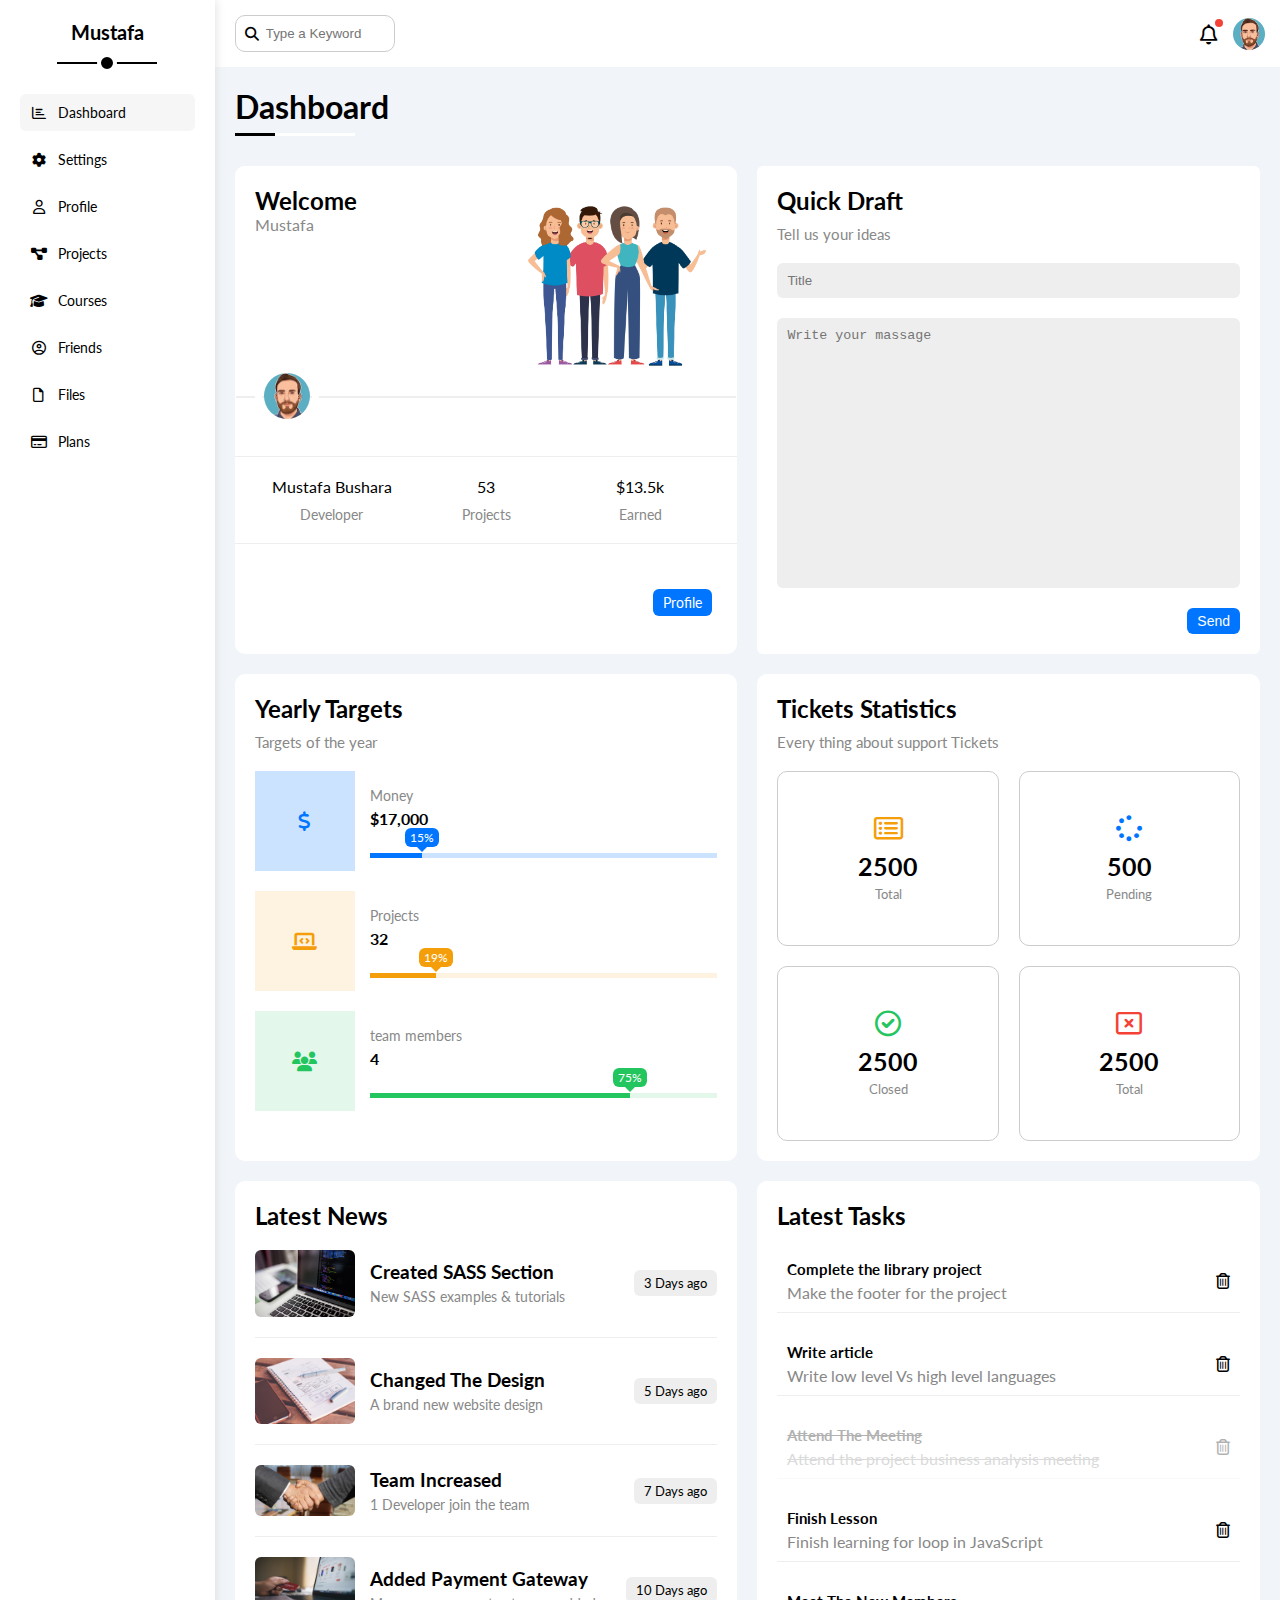
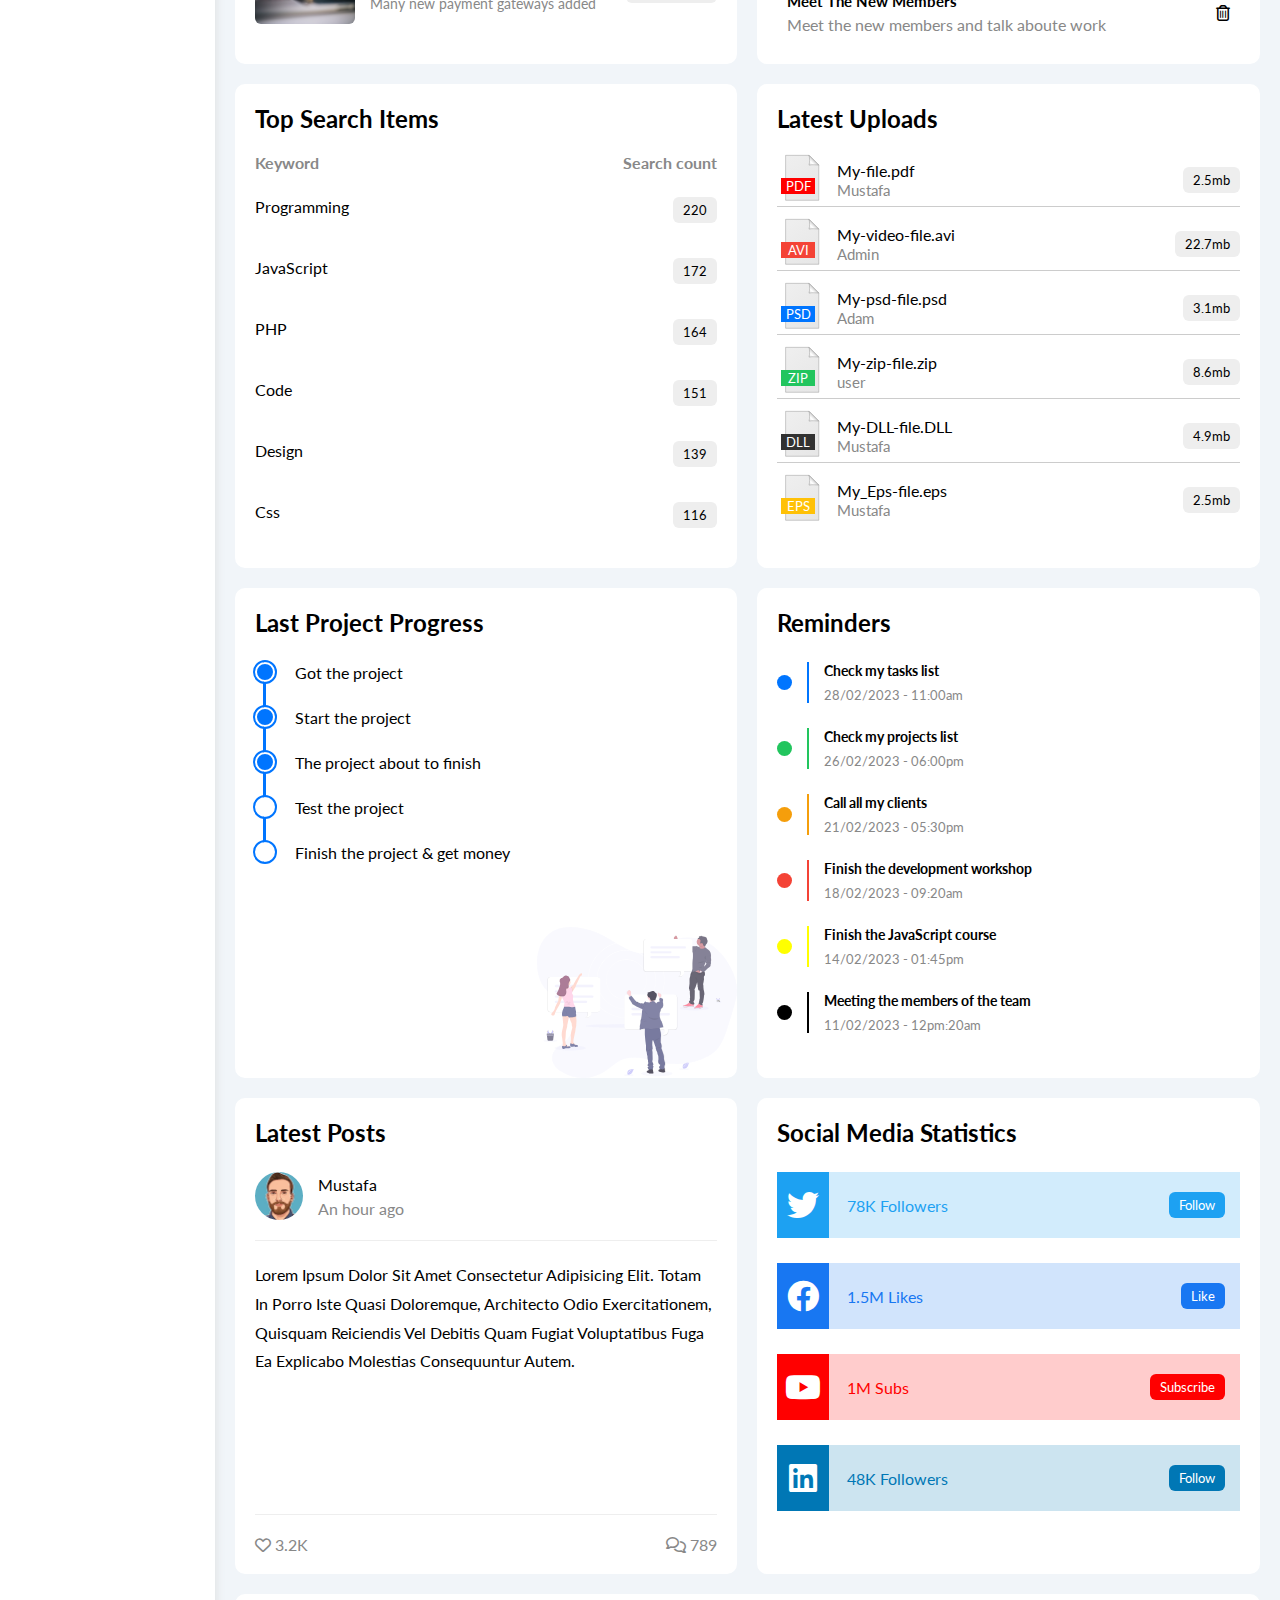
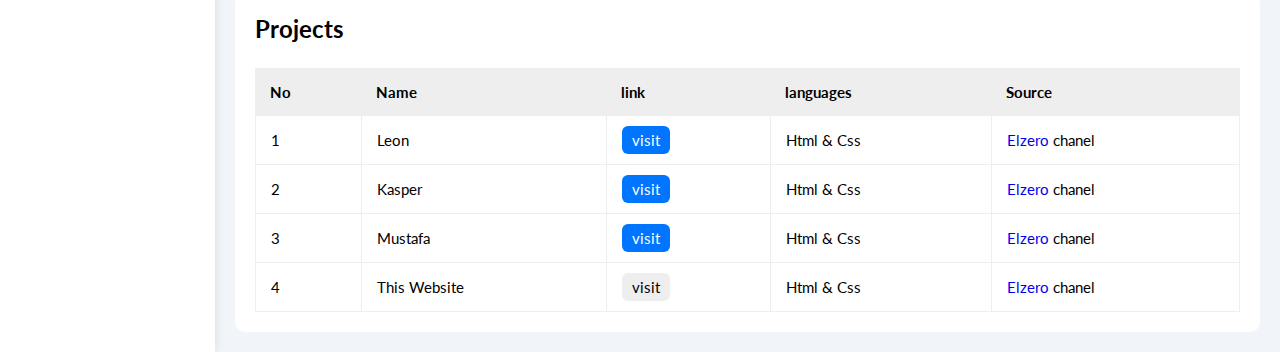
==== index.html @ 28342d12 "SeeFo" ====
<!DOCTYPE html>
<html lang="en">
    <head>
        <meta charset="UTF-8">
        <meta http-equiv="X-UA-Compatible" content="IE=edge">
        <meta name="viewport" content="width=device-width, initial-scale=1.0">
        <link rel="stylesheet" href="css/all.min.css">
        <link rel="stylesheet" href="css/framework.css">
        <link rel="stylesheet" href="css/master.css">
        <link
            href="https://fonts.googleapis.com/css2?family=Lato:wght@100;300;400;700;900&display=swap"
            rel="stylesheet">
        <title>Courses</title>
        <title>Dashboard-Mustafa</title>
    </head>
    <body>
        <div class="page flex">
            <div class="sidebar bg-white p-20 p-relative">
                <h3 class="p-relative txt-c mt-0">Mustafa</h3>
                <ul>
                    <li>
                        <a class="active align-center flex fs-14 c-black rad-6
                            p-10" href="index.html">
                            <i class="fa-regular fa-chart-bar fa-fw"></i>
                            <span>Dashboard</span>
                        </a>
                    </li>
                    <li>
                        <a class="align-center flex fs-14 c-black rad-6
                            p-10" href="setting.html">
                            <i class="fa-solid fa-gear fa-fw"></i>
                            <span>Settings</span>
                        </a>
                    </li>
                    <li>
                        <a class="align-center flex fs-14 c-black rad-6
                            p-10" href="profile.html">
                            <i class="fa-regular fa-user fa-fw"></i>
                            <span>Profile</span>
                        </a>
                    </li>
                    <li>
                        <a class="align-center flex fs-14 c-black rad-6
                            p-10" href="projects.html">
                            <i class="fa-solid fa-diagram-project fa-fw"></i>
                            <span>Projects</span>
                        </a>
                    </li>
                    <li>
                        <a class="align-center flex fs-14 c-black rad-6
                            p-10" href="courses.html">
                            <i class="fa-solid fa-graduation-cap fa-fw"></i>
                            <span>Courses</span>
                        </a>
                    </li>
                    <li>
                        <a class="align-center flex fs-14 c-black rad-6
                            p-10" href="friends.html">
                            <i class="fa-regular fa-circle-user fa-fw"></i>
                            <span>Friends</span>
                        </a>
                    </li>
                    <li>
                        <a class="align-center flex fs-14 c-black rad-6
                            p-10" href="files.html">
                            <i class="fa-regular fa-file fa-fw"></i>
                            <span>Files</span>
                        </a>
                    </li>
                    <li>
                        <a class="align-center flex fs-14 c-black rad-6
                            p-10" href="plans.html">
                            <i class="fa-regular fa-credit-card fa-fw"></i>
                            <span>Plans</span>
                        </a>
                    </li>
                </ul>
            </div>
            <div class="content w-full">
                <!-- Start Head -->
                <div class="head bg-white p-15 between-flex">
                    <div class="search p-relative">
                        <input class="p-10 rad-10 border-ccc" type="search"
                            placeholder="Type a Keyword">
                    </div>
                    <div class="icons flex align-center">
                        <span class="notification p-relative">
                            <i class="far fa-bell fa-lg"></i>
                        </span>
                        <img src="images/avatar.png" alt="">
                    </div>
                </div>
                <!-- End Head -->
                <h1 class="p-relative">Dashboard</h1>
                <div class="wrapper grid gap-20">
                    <!-- Start Welcome -->
                    <div class="welcome bg-white rad-10 txt-c-mobile
                        block-mobile p-relative">
                        <div class="intro p-20 flex space-between bg-white">
                            <div>
                                <h2 class="m-0">Welcome</h2>
                                <p class="c-gray mt-0">Mustafa</p>
                            </div>
                            <img src="images/welcome.jpg" class="hide-mobile"
                                alt="">
                        </div>
                        <div class="line"></div>
                        <img src="images/avatar.png" alt="avatar"
                            class="avatar p-relative">
                        <div class="body txt-c flex p-20 mt-25 mb-25
                            block-mobile">
                            <div>Mustafa Bushara <span class="c-gray fs-14 mt-10
                                    block">Developer</span></div>
                            <div>53 <span class="c-gray fs-14 mt-10 block">Projects</span></div>
                            <div>$13.5k <span class="c-gray fs-14 mt-10 block">Earned</span></div>
                        </div>
                        <a href="profile.html" class="visit block fs-14
                            bg-blue c-white w-fit btn-shape">Profile</a>
                    </div>
                    <!-- End Welcome -->
                    <!-- Start Quick-Draft -->
                    <div class="quick-draft bg-white rad-6 p-20">
                        <h2 class="mt-0 mb-10">Quick Draft</h2>
                        <p class="c-gray mt-0 mb-20 fs-15">Tell us your ideas</p>
                        <form>
                            <input type="text" class="block mb-20 bg-eee rad-6
                                b-none w-full p-10" placeholder="Title">
                            <textarea class="block mb-20 bg-eee rad-6
                                b-none w-full p-10"
                                placeholder="Write your massage"></textarea>
                            <input type="submit" value="Send" class="send
                                bg-blue fs-14 block c-white b-none w-fit
                                btn-shape">
                        </form>
                    </div>
                    <!-- End Quick-Draft -->
                    <!-- Start Targets -->
                    <div class="targets p-20 bg-white rad-10">
                        <h2 class="mt-0 mb-10">Yearly Targets</h2>
                        <p class="mt-0 mb-20 c-gray fs-15">Targets of the year</p>
                        <div class="target-row mb-20 blue center-flex">
                            <div class="icon center-flex">
                                <i class="fas fa-dollar-sign fa-lg c-blue"></i>
                            </div>
                            <div class="details">
                                <span class="fs-14 c-gray">Money</span>
                                <span class="block mt-5 mb-10 bold">$17,000</span>
                                <div class="progress p-relative mt-25">
                                    <span style="width: 15%;" class="bg-blue
                                        blue">
                                        <span class="bg-blue">15%</span>
                                    </span>
                                </div>
                            </div>
                        </div>
                        <div class="target-row mb-20 orange center-flex">
                            <div class="icon center-flex">
                                <i class="fas fa-laptop-code fa-lg c-orange"></i>
                            </div>
                            <div class="details">
                                <span class="fs-14 c-gray">Projects</span>
                                <span class="block mt-5 mb-10 bold">32</span>
                                <div class="progress p-relative mt-25">
                                    <span style="width: 19%;" class="bg-orange
                                        orange">
                                        <span class="bg-orange">19%</span>
                                    </span>
                                </div>
                            </div>
                        </div>
                        <div class="target-row mb-20 green center-flex">
                            <div class="icon center-flex">
                                <i class="fas fa-users fa-lg c-green"></i>
                            </div>
                            <div class="details">
                                <span class="fs-14 c-gray">team members</span>
                                <span class="block mt-5 mb-10 bold">4</span>
                                <div class="progress p-relative mt-25">
                                    <span style="width: 75%;" class="bg-green
                                        green">
                                        <span class="bg-green">75%</span>
                                    </span>
                                </div>
                            </div>
                        </div>
                    </div>
                    <!-- End Targets -->
                    <!-- Start Tickets -->
                    <div class="tickets p-20 rad-10 bg-white">
                        <h2 class="mt-0 mb-10">Tickets Statistics</h2>
                        <p class="fs-15 c-gray mt-0 mb-20">Every thing about
                            support Tickets</p>
                        <div class="flex txt-c gap-20 wrap">
                            <div class="box center-flex border-ccc c-gray rad-10
                                p-20
                                fs-13">
                                <i class="far fa-rectangle-list fa-2x mb-10
                                    c-orange"></i>
                                <span class="block mb-5 c-black fs-25 bold">2500</span>
                                Total
                            </div>
                            <div class="box center-flex border-ccc c-gray rad-10
                                p-20
                                fs-13">
                                <i class="fas fa-spinner fa-2x mb-10 c-blue"></i>
                                <span class="block mb-5 c-black fs-25 bold">500</span>
                                Pending
                            </div>
                            <div class="box center-flex border-ccc c-gray rad-10
                                p-20
                                fs-13">
                                <i class="far fa-check-circle fa-2x mb-10
                                    c-green"></i>
                                <span class="block mb-5 c-black fs-25 bold">2500</span>
                                Closed
                            </div>
                            <div class="box center-flex border-ccc c-gray rad-10
                                p-20
                                fs-13">
                                <i class="far fa-rectangle-xmark fa-2x mb-10
                                    c-red"></i>
                                <span class="block mb-5 c-black fs-25 bold">2500</span>
                                Total
                            </div>
                        </div>
                    </div>
                    <!-- End Tickets -->
                    <!-- Start Latest News -->
                    <div class="latest p-20 rad-10 bg-white txt-c-mobile">
                        <h2 class="mt-0 mb-20">Latest News</h2>
                        <div class="news-row flex align-center mb-20 pb-20
                            border-bottom-eee block-mobile">
                            <img src="images/news-1.jpg" class="w-100 rad-6
                                mr-15">
                            <div class="info">
                                <h3 class="mt-0 mb-5">Created SASS Section</h3>
                                <p class="c-gray m-0 fs-14">New SASS examples &
                                    tutorials</p>
                            </div>
                            <span class="btn-shape bg-eee fs-13 block-mobile
                                w-fit ml-auto">3 Days ago</span>
                        </div>
                        <div class="news-row flex align-center mb-20 pb-20
                            border-bottom-eee block-mobile">
                            <img src="images/news-2.jpg" class="w-100 rad-6
                                mr-15">
                            <div class="info">
                                <h3 class="mt-0 mb-5">Changed The Design</h3>
                                <p class="c-gray m-0 fs-14">A brand new website
                                    design</p>
                            </div>
                            <span class="btn-shape bg-eee fs-13 block-mobile
                                w-fit ml-auto">5 Days ago</span>
                        </div>
                        <div class="news-row flex align-center mb-20 pb-20
                            border-bottom-eee block-mobile">
                            <img src="images/news-3.jpg" class="w-100 rad-6
                                mr-15">
                            <div class="info">
                                <h3 class="mt-0 mb-5">Team Increased</h3>
                                <p class="c-gray m-0 fs-14">1 Developer join the
                                    team</p>
                            </div>
                            <span class="btn-shape bg-eee fs-13 block-mobile
                                w-fit ml-auto">7 Days ago</span>
                        </div>
                        <div class="news-row flex align-center block-mobile">
                            <img src="images/news-4.jpg" class="w-100 rad-6
                                mr-15">
                            <div class="info">
                                <h3 class="mt-0 mb-5">Added Payment Gateway</h3>
                                <p class="c-gray m-0 fs-14">Many new payment
                                    gateways added</p>
                            </div>
                            <span class="btn-shape bg-eee fs-13 block-mobile
                                w-fit ml-auto">10 Days ago</span>
                        </div>
                    </div>
                    <!-- End Latest News -->
                    <!-- Start Tasks -->
                    <div class="tasks p-20 rad-10 bg-white">
                        <h2 class="mt-0 mb-20">Latest Tasks</h2>
                        <div class="task-row between-flex border-bottom-eee
                            p-10 mb-20">
                            <div class="info">
                                <h3 class="mt-0 mb-5 fs-15">Complete the library
                                    project</h3>
                                <p class="c-gray m-0">Make the footer for the
                                    project</p>
                            </div>
                            <i class="far fa-trash-can"></i>
                        </div>
                        <div class="task-row between-flex border-bottom-eee
                            p-10 mb-20">
                            <div class="info">
                                <h3 class="mt-0 mb-5 fs-15">Write article</h3>
                                <p class="c-gray m-0">Write low level Vs high
                                    level languages</p>
                            </div>
                            <i class="far fa-trash-can"></i>
                        </div>
                        <div class="task-row between-flex border-bottom-eee
                            p-10 mb-20 done">
                            <div class="info">
                                <h3 class="mt-0 mb-5 fs-15">Attend The Meeting</h3>
                                <p class="c-gray m-0">Attend the project
                                    business analysis meeting</p>
                            </div>
                            <i class="far fa-trash-can"></i>
                        </div>
                        <div class="task-row between-flex border-bottom-eee
                            p-10 mb-20">
                            <div class="info">
                                <h3 class="mt-0 mb-5 fs-15">Finish Lesson</h3>
                                <p class="c-gray m-0">Finish learning for loop
                                    in JavaScript</p>
                            </div>
                            <i class="far fa-trash-can"></i>
                        </div>
                        <div class="task-row between-flex p-10">
                            <div class="info">
                                <h3 class="mt-0 mb-5 fs-15">Meet The New Members</h3>
                                <p class="c-gray m-0">Meet the new members and
                                    talk aboute work</p>
                            </div>
                            <i class="far fa-trash-can"></i>
                        </div>
                    </div>
                    <!-- End Tasks -->
                    <!-- Start Top Search -->
                    <div class="search-items p-20 rad-10 bg-white">
                        <h2 class="mt-0 mb-20">Top Search Items</h2>
                        <div class="items-head flex space-between c-gray mb-10
                            bold">
                            <div>Keyword</div>
                            <div>Search count</div>
                        </div>
                        <div class="items flex space-between pt-15 pb-20">
                            <span>Programming</span>
                            <span class="bg-eee fs-13 btn-shape">220</span>
                        </div>
                        <div class="items flex space-between pt-15 pb-20">
                            <span>JavaScript</span>
                            <span class="bg-eee fs-13 btn-shape">172</span>
                        </div>
                        <div class="items flex space-between pt-15 pb-20">
                            <span>PHP</span>
                            <span class="bg-eee fs-13 btn-shape">164</span>
                        </div>
                        <div class="items flex space-between pt-15 pb-20">
                            <span>Code</span>
                            <span class="bg-eee fs-13 btn-shape">151</span>
                        </div>
                        <div class="items flex space-between pt-15 pb-20">
                            <span>Design</span>
                            <span class="bg-eee fs-13 btn-shape">139</span>
                        </div>
                        <div class="items flex space-between pt-15 pb-20">
                            <span>Css</span>
                            <span class="bg-eee fs-13 btn-shape">116</span>
                        </div>
                    </div>
                    <!-- End Top Search -->
                    <!-- Start Latest uplaodes -->
                    <div class="uploads p-20 rad-10 bg-white">
                        <h2 class="mt-0 mb-20">Latest Uploads</h2>
                        <ul class="m-0">
                            <li class="between-flex mb-10 pb10">
                                <div class="flex align-center">
                                    <div class="image p-relative pdf">
                                        <img src="images/file-icon.svg"
                                            class="mr-10 w-50">
                                    </div>
                                    <div>
                                        <span class="block">My-file.pdf</span>
                                        <span class="fs-15 c-gray">Mustafa</span>
                                    </div>
                                </div>
                                <div class="bg-eee fs-13 btn-shape">2.5mb</div>
                            </li>
                            <li class="between-flex mb-10 pb10">
                                <div class="flex align-center">
                                    <div class="image p-relative avi">
                                        <img src="images/file-icon.svg"
                                            class="mr-10 w-50">
                                    </div>
                                    <div>
                                        <span class="block">My-video-file.avi</span>
                                        <span class="fs-15 c-gray">Admin</span>
                                    </div>
                                </div>
                                <div class="bg-eee fs-13 btn-shape">22.7mb</div>
                            </li>
                            <li class="between-flex mb-10 pb10">
                                <div class="flex align-center">
                                    <div class="image p-relative psd">
                                        <img src="images/file-icon.svg"
                                            class="mr-10 w-50">
                                    </div>
                                    <div>
                                        <span class="block">My-psd-file.psd</span>
                                        <span class="fs-15 c-gray">Adam</span>
                                    </div>
                                </div>
                                <div class="bg-eee fs-13 btn-shape">3.1mb</div>
                            </li>
                            <li class="between-flex mb-10 pb10">
                                <div class="flex align-center">
                                    <div class="image p-relative zip">
                                        <img src="images/file-icon.svg"
                                            class="mr-10 w-50">
                                    </div>
                                    <div>
                                        <span class="block">My-zip-file.zip</span>
                                        <span class="fs-15 c-gray">user</span>
                                    </div>
                                </div>
                                <div class="bg-eee fs-13 btn-shape">8.6mb</div>
                            </li>
                            <li class="between-flex mb-10 pb10">
                                <div class="flex align-center">
                                    <div class="image p-relative dll">
                                        <img src="images/file-icon.svg"
                                            class="mr-10 w-50">
                                    </div>
                                    <div>
                                        <span class="block">My-DLL-file.DLL</span>
                                        <span class="fs-15 c-gray">Mustafa</span>
                                    </div>
                                </div>
                                <div class="bg-eee fs-13 btn-shape">4.9mb</div>
                            </li>
                            <li class="between-flex mb-10 pb10">
                                <div class="flex align-center">
                                    <div class="image p-relative eps">
                                        <img src="images/file-icon.svg"
                                            class="mr-10 w-50">
                                    </div>
                                    <div>
                                        <span class="block">My_Eps-file.eps</span>
                                        <span class="fs-15 c-gray">Mustafa</span>
                                    </div>
                                </div>
                                <div class="bg-eee fs-13 btn-shape">2.5mb</div>
                            </li>
                        </ul>
                    </div>
                    <!-- End Latest uplaodes -->
                    <!-- Start Projects -->
                    <div class="latest-project p-20 rad-10 bg-white p-relative">
                        <h2 class="mt-0 mb-20">Last Project Progress</h2>
                        <ul class="m-0 p-relative">
                            <li class="mt-25 flex align-center p-relative done">Got
                                the
                                project</li>
                            <li class="mt-25 flex align-center p-relative done">Start
                                the
                                project</li>
                            <li class="mt-25 flex align-center p-relative done">The
                                project
                                about to finish</li>
                            <li class="mt-25 flex align-center p-relative
                                current">Test the
                                project</li>
                            <li class="mt-25 flex align-center p-relative">Finish
                                the
                                project & get money</li>
                        </ul>
                        <img src="images/project.svg" class="hide-mobile">
                    </div>
                    <!-- End Projects -->
                    <!-- Start Reminders -->
                    <div class="reminders p-20 rad-10 bg-white p-relative">
                        <h2 class="mt-0 mb-25">Reminders</h2>
                        <ul class="m-0">
                            <li class="flex align-center mt-15 mb-25">
                                <span class="key bg-blue mr-15 block rad-half"></span>
                                <div class="pl-15 blue">
                                    <p class="mt-0 fs-14 bold mb-5">Check my
                                        tasks list</p>
                                    <span class="fs-13 c-gray">28/02/2023 -
                                        11:00am</span>
                                </div>
                            </li>
                            <li class="flex align-center mt-15 mb-25">
                                <span class="key bg-green mr-15 block rad-half"></span>
                                <div class="pl-15 green">
                                    <p class="mt-0 fs-14 bold mb-5">Check my
                                        projects list</p>
                                    <span class="fs-13 c-gray">26/02/2023 -
                                        06:00pm</span>
                                </div>
                            </li>
                            <li class="flex align-center mt-15 mb-25">
                                <span class="key bg-orange mr-15 block
                                    rad-half"></span>
                                <div class="pl-15 orange">
                                    <p class="mt-0 fs-14 bold mb-5">Call all my
                                        clients</p>
                                    <span class="fs-13 c-gray">21/02/2023 -
                                        05:30pm</span>
                                </div>
                            </li>
                            <li class="flex align-center mt-15 mb-25">
                                <span class="key bg-red mr-15 block rad-half"></span>
                                <div class="pl-15 red">
                                    <p class="mt-0 fs-14 bold mb-5">Finish the
                                        development workshop</p>
                                    <span class="fs-13 c-gray">18/02/2023 -
                                        09:20am</span>
                                </div>
                            </li>
                            <li class="flex align-center mt-15 mb-25">
                                <span class="key bg-yellow mr-15 block
                                    rad-half"></span>
                                <div class="pl-15 yellow">
                                    <p class="mt-0 fs-14 bold mb-5">Finish the
                                        JavaScript course</p>
                                    <span class="fs-13 c-gray">14/02/2023 -
                                        01:45pm</span>
                                </div>
                            </li>
                            <li class="flex align-center mt-15 mb-25">
                                <span class="key bg-black mr-15 block rad-half"></span>
                                <div class="pl-15 black">
                                    <p class="mt-0 fs-14 bold mb-5">Meeting the
                                        members of the team</p>
                                    <span class="fs-13 c-gray">11/02/2023 -
                                        12pm:20am</span>
                                </div>
                            </li>
                        </ul>
                    </div>
                    <!-- End Reminders -->
                    <!-- Start Latest Posts -->
                    <div class="latest-posts p-20 rad-10 bg-white p-relative">
                        <h2 class="mt-0 mb-25">Latest Posts</h2>
                        <div class="top flex align-center">
                            <img src="images/avatar.png" class="avatar mr-15">
                            <div class="info">
                                <span class="block mb-5">Mustafa</span>
                                <span class="c-gray">An hour ago</span>
                            </div>
                        </div>
                        <div class="post-content mt-20 mb-20 pt-20 pb-20">
                            Lorem ipsum dolor sit amet consectetur adipisicing
                            elit. Totam in porro iste quasi doloremque,
                            architecto odio exercitationem, quisquam reiciendis
                            vel debitis quam fugiat voluptatibus fuga ea
                            explicabo molestias consequuntur autem.
                        </div>
                        <div class="stats between-flex c-gray">
                            <div>
                                <i class="far fa-heart"></i>
                                <span>3.2K</span>
                            </div>
                            <div>
                                <i class="far fa-comments"></i>
                                <span>789</span>
                            </div>
                        </div>
                    </div>
                    <!-- End Latest Posts -->
                    <!-- Start Social Media -->
                    <div class="social p-20 rad-10 bg-white p-relative">
                        <h2 class="mt-0 mb-25">Social Media Statistics</h2>
                        <div class="box twitter between-flex mb-25 p-relative
                            p-15">
                            <i class="fab fa-twitter fa-2x c-white h-full
                                center-flex"></i>
                            <span>78K Followers</span>
                            <a href="#" class="fs-13 btn-shape c-white">Follow</a>
                        </div>
                        <div class="box facebook between-flex mb-25 p-relative
                            p-15">
                            <i class="fab fa-facebook fa-2x c-white h-full
                                center-flex"></i>
                            <span>1.5M Likes</span>
                            <a href="#" class="fs-13 btn-shape c-white">Like</a>
                        </div>
                        <div class="box youtube between-flex mb-25 p-relative
                            p-15">
                            <i class="fab fa-youtube fa-2x c-white h-full
                                center-flex"></i>
                            <span>1M Subs</span>
                            <a href="#" class="fs-13 btn-shape c-white">Subscribe</a>
                        </div>
                        <div class="box linkedin between-flex mb-25 p-relative
                            p-15">
                            <i class="fab fa-linkedin fa-2x c-white h-full
                                center-flex"></i>
                            <span>48K Followers</span>
                            <a href="#" class="fs-13 btn-shape c-white">Follow</a>
                        </div>
                    </div>
                    <!-- End Social Media -->
                </div>
                <!-- Start Projects -->
                <div class="projects bg-white rad-10 p-20 m-20">
                    <h2 class="mt-0 mb-25">Projects</h2>
                    <div class="responsive">
                        <table class="fs-15 w-full">
                            <thead>
                                <tr>
                                    <td>No</td>
                                    <td>Name</td>
                                    <td>link</td>
                                    <td>languages</td>
                                    <td>Source</td>
                                </tr>
                            </thead>
                            <tbody>
                                <tr>
                                    <td>1</td>
                                    <td>Leon</td>
                                    <td><a
                                            href="https://seefo123.github.io/leon/"
                                            class="btn-shape bg-blue
                                            c-white">visit</a></td>
                                    <td>Html & Css</td>
                                    <td><a class="source"
                                            href="https://youtube.com/@ElzeroWebSchool">Elzero</a>
                                        chanel</td>
                                </tr>
                                <tr>
                                    <td>2</td>
                                    <td>Kasper</td>
                                    <td><a
                                            href="https://seefo123.github.io/kasper/"
                                            class="btn-shape bg-blue c-white">visit</a></td>
                                    <td>Html & Css</td>
                                    <td><a class="source"
                                            href="https://youtube.com/@ElzeroWebSchool">Elzero</a>
                                        chanel</td>
                                </tr>
                                <tr>
                                    <td>3</td>
                                    <td>Mustafa</td>
                                    <td><a
                                            href="https://seefo123.github.io/Mustafa/"
                                            class="btn-shape bg-blue
                                            c-white">visit</a></td>
                                    <td>Html & Css</td>
                                    <td><a class="source"
                                            href="https://youtube.com/@ElzeroWebSchool">Elzero</a>
                                        chanel</td>
                                </tr>
                                <tr>
                                    <td>4</td>
                                    <td>This Website</td>
                                    <td><span class="btn-shape bg-eee">visit</span></td>
                                    <td>Html & Css</td>
                                    <td><a class="source"
                                            href="https://youtube.com/@ElzeroWebSchool">Elzero</a>
                                        chanel</td>
                                </tr>
                            </tbody>
                        </table>
                    </div>
                </div>
                <!-- End Projects -->
            </div>
        </div>
    </body>
</html>
---- css/framework.css ----
:root {
    --blue-color: #0075ff;
    --blue-color-alt: #0d69d5;
    --orange-color: #f59e0b;
    --green-color: #22c55e;
    --red-color: #f44336;
    --gray-color: #888;
}

/* Start Box */
.flex {
    display: flex;
}

.wrap {
    flex-wrap: wrap;
}

.space-between {
    justify-content: space-between;
}

.align-center {
    align-items: center;
}

.grid {
    display: grid;
}

.gap-20 {
    gap: 20px;
}

.block {
    display: block;
}

@media (max-width: 767px) {
    .block-mobile {
        display: block;
    }

    .hide-mobile {
        display: none;
    }
}

/* End Box */
/* Start Pading + Margin */
.p-10 {
    padding: 10px;
}

.p-15 {
    padding: 15px;
}

.p-20 {
    padding: 20px;
}

.pt-10 {
    padding-top: 10px;
}

.pt-15 {
    padding-top: 15px;
}

.pt-20 {
    padding-top: 20px;
}

.pb-10 {
    padding-bottom: 10px;
}

.pb-15 {
    padding-bottom: 15px;
}

.pb-20 {
    padding-bottom: 20px;
}

.pl-15 {
    padding-left: 15px;
}

.m-0 {
    margin: 0;
}

.m-15 {
    margin: 15px;
}

.m-20 {
    margin: 20px;
}

.mt-0 {
    margin-top: 0;
}

.mt-5 {
    margin-top: 5px;
}

.mt-10 {
    margin-top: 10px;
}

.mt-15 {
    margin-top: 15px;
}

.mt-20 {
    margin-top: 20px;
}

.mt-25 {
    margin-top: 25px;
}

.mr-10 {
    margin-right: 10px;
}

.mr-15 {
    margin-right: 15px;
}

.mb-0 {
    margin-bottom: 0;
}

.mb-5 {
    margin-bottom: 5px;
}

.mb-10 {
    margin-bottom: 10px;
}

.mb-15 {
    margin-bottom: 15px;
}

.mb-20 {
    margin-bottom: 20px;
}

.mb-25 {
    margin-bottom: 25px;
}

.ml-auto {
    margin-left: auto;
}

/* End Pading + Margin */
/* Start Color */
.c-black {
    color: black;
}

.c-white {
    color: white;
}

.c-blue {
    color: var(--blue-color);
}

.c-orange {
    color: var(--orange-color);
}

.c-green {
    color: var(--green-color);
}

.c-red {
    color: var(--red-color);
}

.c-gray {
    color: var(--gray-color);
}

.bg-white {
    background-color: white;
}

.bg-blue {
    background-color: var(--blue-color);
}

.bg-orange {
    background-color: var(--orange-color);
}

.bg-green {
    background-color: var(--green-color);
}

.bg-red {
    background-color: var(--red-color);
}

.bg-yellow {
    background-color: yellow;
}

.bg-black {
    background-color: black;
}

.bg-eee {
    background-color: #eee;
}

/* End Color */
/* Start Position */
.p-absolute {
    position: absolute;
}
.p-relative {
    position: relative;
}

/* End Position */
/* Start Font */
.fs-13 {
    font-size: 13px;

}

.fs-14 {
    font-size: 14px;

}

.fs-25 {
    font-size: 25px;
}

.fs-15 {
    font-size: 15px;
}

.fw-normal {
    font-weight: normal;
}

.bold {
    font-weight: bold;
}

.txt-c {
    text-align: center;
}

@media (max-width: 767px) {
    .txt-c-mobile {
        text-align: center;
    }
}

/* End Font */
/* Start Border */
.b-none {
    border: none;
}

.border-ccc {
    border: 1px solid #ccc;
}

.border-bottom-eee {
    border-bottom: 1px solid #eee;
}

.rad-6 {
    border-radius: 6px;
    -webkit-border-radius: 6px;
    -moz-border-radius: 6px;
    -ms-border-radius: 6px;
    -o-border-radius: 6px;
}

.rad-10 {
    border-radius: 10px;
    -webkit-border-radius: 10px;
    -moz-border-radius: 10px;
    -ms-border-radius: 10px;
    -o-border-radius: 10px;
}

.rad-half {
    border-radius: 50%;
    -webkit-border-radius: 50%;
    -moz-border-radius: 50%;
    -ms-border-radius: 50%;
    -o-border-radius: 50%;
}

/* End Border */
/* Start Width and Height */
.w-50 {
    width: 50px;
}

.w-100 {
    width: 100px;
}

.w-fit {
    width: fit-content;
}

.w-full {
    width: 100%;
}

.h-full {
    height: 100%;
}

/* End Width and Height */
/* Start Components */
.center-flex {
    display: flex;
    justify-content: center;
    align-items: center;
}

.between-flex {
    display: flex;
    justify-content: space-between;
    align-items: center;
}

.btn-shape {
    padding: 5px 10px;
    border-radius: 6px;
    -webkit-border-radius: 6px;
    -moz-border-radius: 6px;
    -ms-border-radius: 6px;
    -o-border-radius: 6px;
}

/* End Components */
---- css/master.css ----
:root {
    --blue-color: #0075ff;
    --blue-color-alt: #0d69d5;
    --orange-color: #f59e0b;
    --green-color: #22c55e;
    --red-color: #f44336;
    --gray-color: #888;
}

* {
    box-sizing: border-box;
    -webkit-box-sizing: border-box;
    -moz-box-sizing: border-box;
}

body {
    margin: 0;
    font-family: 'Lato', sans-serif;
}

*:focus {
    outline: none;
}

ul {
    list-style: none;
    padding: 0;
}

::-webkit-scrollbar {
    width: 10px;
}

::-webkit-scrollbar-track {
    background-color: white;
}

::-webkit-scrollbar-thumb {
    background-color: var(--blue-color);
}

::-webkit-scrollbar-thumb:hover {
    background-color: var(--blue-color-alt);
}

a {
    text-decoration: none;
}

.page {
    min-height: 100vh;
    background-color: #f1f5f9;
}

/* Start Sidebar */
.sidebar {
    width: 250px;
    box-shadow: 0 0 10px #ddd;
}

.sidebar h3 {
    font-size: 12px;
}

@media (min-width: 768px) {
    .sidebar h3 {
        margin-bottom: 50px;
        font-size: 20px;
    }

    .sidebar h3::before,
    .sidebar h3::after {
        content: "";
        position: absolute;
        left: 50%;
        background-color: black;
        transform: translateX(-50%);
        -webkit-transform: translateX(-50%);
        -moz-transform: translateX(-50%);
        -ms-transform: translateX(-50%);
        -o-transform: translateX(-50%);
    }

    .sidebar h3::before {
        width: 100px;
        height: 2px;
        bottom: -20px;
    }

    .sidebar h3::after {
        width: 12px;
        height: 12px;
        border: 4px solid white;
        bottom: -29px;
        border-radius: 50%;
        -webkit-border-radius: 50%;
        -moz-border-radius: 50%;
        -ms-border-radius: 50%;
        -o-border-radius: 50%;
    }
}

.sidebar ul li a {
    margin-bottom: 10px;
    transition: 0.3s;
    -webkit-transition: 0.3s;
    -moz-transition: 0.3s;
    -ms-transition: 0.3s;
    -o-transition: 0.3s;
}

.sidebar ul li a:hover,
.sidebar ul li a.active {
    background-color: #f6f6f6;
}

.sidebar ul li a span {
    font-size: 14px;
    margin-left: 10px;
}

@media (max-width: 767px) {
    .sidebar {
        width: 70px;
        padding: 30px 5px;
    }

    .sidebar ul li a span {
        display: none;
    }
}

/* End Sidebar */
/* Start Content */
.content {
    overflow: hidden;
}

.content .head .search::before {
    content: '\f002';
    font-family: "Font Awesome 6 Free";
    font-weight: 900;
    position: absolute;
    left: 15px;
    top: 50%;
    transform: translateY(-50%);
    font-size: 14px;
}

.content .head .search input {
    width: 160px;
    margin-left: 5px;
    padding-left: 30px;
    transition: width 0.5s;
    -webkit-transition: width 0.5s;
    -moz-transition: width 0.5s;
    -ms-transition: width 0.5s;
    -o-transition: width 0.5s;
}

.content .head .search input:focus {
    width: 200px;
}

.content .head .search input:focus::placeholder {
    opacity: 0;
}

.head .icons .notification::before {
    content: "";
    position: absolute;
    width: 8px;
    height: 8px;
    right: -5px;
    top: -5px;
    background-color: var(--red-color);
    border-radius: 50%;
    -webkit-border-radius: 50%;
    -moz-border-radius: 50%;
    -ms-border-radius: 50%;
    -o-border-radius: 50%;
}

.head .icons img {
    width: 32px;
    height: 32px;
    margin-left: 15px;
    border-radius: 50%;
    -webkit-border-radius: 50%;
    -moz-border-radius: 50%;
    -ms-border-radius: 50%;
    -o-border-radius: 50%;
}

.page h1 {
    margin: 20px 20px 40px;
}

.page h1::before,
.page h1::after {
    content: "";
    height: 3px;
    position: absolute;
    left: 0;
    bottom: -10px;
}

.page h1::before {
    background-color: white;
    width: 120px;
}

.page h1::after {
    background-color: black;
    width: 40px;
}

.wrapper {
    grid-template-columns: repeat(auto-fill, minmax(450px, 1fr));
    margin-left: 20px;
    margin-right: 20px;
}

@media (max-width: 767px) {
    .wrapper {
        grid-template-columns: minmax(200px, 1fr);
        margin-left: 10px;
        margin-right: 10px;
        gap: 10px;
    }
}

/* End Content */
/* Start Welcome */
.welcome {
    overflow: hidden;
}

@media (max-width: 767px) {
    .welcome .intro {
        background-color: #f6f6f6;
    }
}

.welcome .intro img {
    width: 200px;
    margin-bottom: -10px;
}

.welcome .avatar {
    width: 64px;
    height: 64px;
    padding: 2px;
    border: 7px solid white;
    margin-left: 20px;
    margin-top: -32px;
    border-radius: 50%;
    -webkit-border-radius: 50%;
    -moz-border-radius: 50%;
    -ms-border-radius: 50%;
    -o-border-radius: 50%;
}

.welcome .line {
    width: calc(100% - 2px);
    height: 2px;
    background-color: #eee;
    position: absolute;
    left: 1px;
}

.welcome .body {
    border-top: 1px solid #eee;
    border-bottom: 1px solid #eee;
}

.welcome .body>div {
    flex: 1;
}

.welcome .visit {
    margin: 45px 25px 15px auto;
    transition: 0.3;
    -webkit-transition: 0.3;
    -moz-transition: 0.3;
    -ms-transition: 0.3;
    -o-transition: 0.3;
}

.welcome .visit:hover {
    background-color: var(--blue-color-alt);
}

@media (max-width: 767px) {
    .welcome .intro {
        padding-bottom: 30px;
    }

    .welcome .avatar {
        margin-left: 0;
    }

    .welcome .visit {
        margin: 0 30px 20px auto;
    }

    .welcome .body>div:not(:last-child) {
        margin-bottom: 20px;
    }
}

/* End Welcome */
/* Start Quick-Draft */
.quick-draft textarea {
    min-height: 270px;
    resize: none;
}

.quick-draft .send {
    margin-left: auto;
    cursor: pointer;
    transition: 0.3s;
    -webkit-transition: 0.3s;
    -moz-transition: 0.3s;
    -ms-transition: 0.3s;
    -o-transition: 0.3s;
}

.quick-draft .send:hover {
    background-color: var(--blue-color-alt);
}

/* End Quick-Draft */
/* Start Targets */
.targets .target-row .icon {
    width: 100px;
    height: 100px;
    margin-right: 15px;
}

.targets .target-row .details {
    flex: 1;
}

.targets .target-row .details .progress {
    width: 100%;
    height: 5px;
}

.targets .target-row .details .progress>span {
    height: 100%;
    position: absolute;
}

.targets .target-row .details .progress>span span {
    position: absolute;
    top: -25px;
    right: 0;
    padding: 2px 5px;
    font-size: 12px;
    color: white;
    border-radius: 6px;
    transform: translateX(50%);
    -webkit-border-radius: 6px;
    -moz-border-radius: 6px;
    -ms-border-radius: 6px;
    -o-border-radius: 6px;
    -webkit-transform: translateX(50%);
    -moz-transform: translateX(50%);
    -ms-transform: translateX(50%);
    -o-transform: translateX(50%);
}

.targets .target-row .details .progress>span span::after {
    content: "";
    position: absolute;
    border-color: transparent;
    border-style: solid;
    border-width: 5px;
    bottom: -10px;
    left: 50%;
    transform: translateX(-50%);
    -webkit-transform: translateX(-50%);
    -moz-transform: translateX(-50%);
    -ms-transform: translateX(-50%);
    -o-transform: translateX(-50%);
}

.targets .target-row .details .progress .blue span::after {
    border-top-color: var(--blue-color);
}

.targets .target-row .details .progress .orange span::after {
    border-top-color: var(--orange-color);
}

.targets .target-row .details .progress .green span::after {
    border-top-color: var(--green-color);
}

.blue .icon,
.blue .progress {
    background-color: rgb(0 117 255 / 20%);
}

.orange .icon,
.orange .progress {
    background-color: #f59f0b20;
}

.green .icon,
.green .progress {
    background-color: #22c55e20
}

/* End Targets */
/* Start Tickets */
.tickets .box {
    width: calc(50% - 10px);
    min-height: 175px;
    flex-direction: column;
}

@media (max-width: 767px) {
    .tickets .box {
        width: 100%;
    }
}

/* End Tickets */
/* Start Tasks */
.tasks .done {
    opacity: 0.3;
}

.tasks .done h3,
.tasks .done p {
    text-decoration: line-through;
}

.tasks i {
    cursor: pointer;
    transition: 0.3s;
    -webkit-transition: 0.3s;
    -moz-transition: 0.3s;
    -ms-transition: 0.3s;
    -o-transition: 0.3s;
}

.tasks i:hover {
    color: var(--red-color);
}

/* End Tasks */
/* Start Latest Uploads */
.uploads li:not(:last-of-type) {
    border-bottom: 1px solid #ccc;

}

.uploads .image::after {
    position: absolute;
    width: 34px;
    left: 4px;
    color: white;
    top: 25px;
    text-align: center;
    font-size: 13px;
    text-transform: uppercase;
}

.uploads .pdf::after {
    content: "pdf";
    background-color: red;
}

.uploads .avi::after {
    content: "avi";
    background-color: var(--red-color);
}

.uploads .psd::after {
    content: "psd";
    background-color: var(--blue-color);
}

.uploads .zip::after {
    content: "zip";
    background-color: var(--green-color);
}

.uploads .dll::after {
    content: "DLL";
    background-color: #323232;
}

.uploads .eps::after {
    content: "eps";
    background-color: #FFC107;
}

/* End Latest Uploads */
/* Start Project */
.latest-project ul::before {
    content: "";
    width: 3px;
    position: absolute;
    height: 100%;
    background-color: var(--blue-color);
    left: 8px;
}

.latest-project ul li::before {
    content: "";
    width: 16px;
    height: 16px;
    margin-right: 20px;
    display: block;
    background-color: white;
    border: 2px solid white;
    outline: 2px solid var(--blue-color);
    border-radius: 50%;
    -webkit-border-radius: 50%;
    -moz-border-radius: 50%;
    -ms-border-radius: 50%;
    -o-border-radius: 50%;
}

.latest-project li.done::before {
    background-color: var(--blue-color);
}

.latest-project li.current::before {
    animation: change-color 0.8s infinite alternate;
    -webkit-animation: change-color 0.8s infinite alternate;
}

.latest-project img {
    width: 200px;
    opacity: 0.8;
    position: absolute;
    right: 0;
    bottom: 0;
}

/* End Project */
/* Start Reminders */
.reminders ul li .key {
    width: 15px;
    height: 15px;
}

.reminders ul li>.blue {
    border-left: 2px solid var(--blue-color);
}

.reminders ul li>.red {
    border-left: 2px solid var(--red-color);
}

.reminders ul li>.orange {
    border-left: 2px solid var(--orange-color);
}

.reminders ul li>.green {
    border-left: 2px solid var(--green-color);
}

.reminders ul li>.yellow {
    border-left: 2px solid yellow;
}

.reminders ul li>.black {
    border-left: 2px solid black;
}

/* End Reminders */
/* Start Latest Posts */
.latest-posts .avatar {
    width: 48px;
    height: 48px;
    border-radius: 50%;
    -webkit-border-radius: 50%;
    -moz-border-radius: 50%;
    -ms-border-radius: 50%;
    -o-border-radius: 50%;
}

.latest-posts .post-content {
    text-transform: capitalize;
    line-height: 1.8;
    border-top: 1px solid #eee;
    border-bottom: 1px solid #eee;
    min-height: 275px;
}

/* End Latest Posts */
/* Start Social Media */
.social .box {
    padding-left: 70px;
    padding-top: 20px;
    padding-bottom: 20px;
}

.social .box i {
    position: absolute;
    left: 0;
    top: 0;
    width: 52px;
    transition: 0.3s;
    -webkit-transition: 0.3s;
    -moz-transition: 0.3s;
    -ms-transition: 0.3s;
    -o-transition: 0.3s;
}

.social .box i:hover {
    transform: rotate(5deg);
    -webkit-transform: rotate(5deg);
    -moz-transform: rotate(5deg);
    -ms-transform: rotate(5deg);
    -o-transform: rotate(5deg);
}

.social .twitter {
    background-color: rgb(29 161 242 / 20%);
    color: #1da1f2;
}

.social .twitter i,
.social .twitter a {
    background-color: #1da1f2;
}

.social .facebook {
    background-color: rgb(24 119 242/ 20%);
    color: #1877f2;
}

.social .facebook i,
.social .facebook a {
    background-color: #1877f2;
}

.social .youtube {
    background-color: rgb(255 0 0/ 20%);
    color: #ff0000;
}

.social .youtube i,
.social .youtube a {
    background-color: #ff0000;
}

.social .linkedin {
    background-color: rgb(0 119 181/ 20%);
    color: #0077b5;
}

.social .linkedin i,
.social .linkedin a {
    background-color: #0077b5;
}

/* End Social Media */
/* Start Projects */
.projects .responsive {
    overflow-x: auto;
}

.projects table {
    border-spacing: 0;
    min-width: 400px;
}

.projects thead td {
    background-color: #eee;
    font-weight: bold;
}

.projects td {
    padding: 15px;
    transition: background-color 0.3s;
    -webkit-transition: background-color 0.3s;
    -moz-transition: background-color 0.3s;
    -ms-transition: background-color 0.3s;
    -o-transition: background-color 0.3s;
}

.projects tbody td {
    border-left: 1px solid #eee;
    border-bottom: 1px solid #eee;
}

.projects tbody td:last-child {
    border-right: 1px solid #eee;
}

.projects tbody td a {
    transition: 0.3s;
    -webkit-transition: 0.3s;
    -moz-transition: 0.3s;
    -ms-transition: 0.3s;
    -o-transition: 0.3s;
}

.projects tbody td a:not(.source):hover {
    background-color: var(--blue-color-alt);
}

.projects tbody tr:hover td {
    background-color: #faf7f7;
}

.projects tbody td span {
    cursor: default;
}

/* End Projects */
/* Start Setting */
.setting-page {
    grid-template-columns: repeat(auto-fill, minmax(500px, 1fr));
}

@media (max-width: 767px) {
    .setting-page {
        grid-template-columns: minmax(100px, 1fr);
        margin-left: 10px;
        margin-right: 10px;
        gap: 10px;
    }
}

.setting-page .close-massage {
    border: 1px solid #ccc;
    resize: none;
    min-height: 160px;
}

.setting-page .email {
    display: inline-flex;
    width: calc(100% - 80px);
}

.setting-page .sec-box:not(:last-of-type) {
    padding-bottom: 15px;
    border-bottom: 1px solid #eee;
}

.setting-page .button {
    transition: 0.3s;
    -webkit-transition: 0.3s;
    -moz-transition: 0.3s;
    -ms-transition: 0.3s;
    -o-transition: 0.3s;
}

.setting-page .button:hover {
    background-color: var(--blue-color-alt);
}

.setting-page .social-boxes i {
    width: 40px;
    height: 40px;
    background-color: #f6f6f6;
    border: 1px solid #ddd;
    border-right: none;
    border-radius: 6px px 0 0 6px;
    transition: color 0.3s;
    -webkit-border-radius: 6px 0 0 6px;
    -moz-border-radius: 6px px 0 0 6px;
    -ms-border-radius: 6px px 0 0 6px;
    -o-border-radius: 6px px 0 0 6px;
    -webkit-transition: color 0.3s;
    -moz-transition: color 0.3s;
    -ms-transition: color 0.3s;
    -o-transition: color 0.3s;
}

.setting-page .social-boxes input {
    height: 40px;
    background-color: #f6f6f6;
    border: 1px solid #ddd;
    padding-left: 30px;
    border-radius: 0 6px 6px 0;
    -webkit-border-radius: 0 6px 6px 0;
    -moz-border-radius: 0 6px 6px 0;
    -ms-border-radius: 0 6px 6px 0;
    -o-border-radius: 0 6px 6px 0;
}

.setting-page .social-boxes>div:focus-within i {
    color: black;
}

.setting-page .control input[type="checkbox"] {
    appearance: none;
    -webkit-appearance: none;
    display: none;
}

.setting-page .control label {
    cursor: pointer;
    position: relative;
    padding-left: 30px;
}

.setting-page .control label::before {
    content: "";
    position: absolute;
    width: 14px;
    height: 14px;
    left: 0;
    top: 50%;
    margin-top: -6px;
    border: 1px solid var(--gray-color);
}

.setting-page .control label::after {
    content: '\f00c';
    font-family: "Font Awesome 6 Free";
    font-weight: 900;
    position: absolute;
    width: 16px;
    height: 16px;
    left: 0;
    top: 50%;
    margin-top: -6px;
    font-size: 14px;
    display: flex;
    justify-content: center;
    align-items: center;
    background-color: var(--blue-color);
    color: white;
    transform: scale(0);
    transition: transform 0.3s;
    -webkit-transform: scale(0);
    -moz-transform: scale(0);
    -ms-transform: scale(0);
    -o-transform: scale(0);
    -webkit-transition: transform 0.3s;
    -moz-transition: transform 0.3s;
    -ms-transition: transform 0.3s;
    -o-transition: transform 0.3s;
}

.setting-page .control input[type="checkbox"]:checked+label::after {
    transform: scale(1);
    -webkit-transform: scale(1);
    -moz-transform: scale(1);
    -ms-transform: scale(1);
    -o-transform: scale(1);
}

.setting-page .backup-control input[type="radio"] {
    appearance: none;
    -webkit-appearance: none;
}

.setting-page .backup-control .date label {
    padding-left: 30px;
    position: relative;
}

.setting-page .backup-control .date label::before {
    content: "";
    position: absolute;
    left: 0;
    top: 50%;
    margin-top: -9px;
    width: 16px;
    height: 16px;
    border: 1px solid var(--gray-color);
    border-radius: 50%;
    -webkit-border-radius: 50%;
    -moz-border-radius: 50%;
    -ms-border-radius: 50%;
    -o-border-radius: 50%;
}

.setting-page .backup-control .date label::after {
    content: "";
    position: absolute;
    width: 12px;
    height: 12px;
    left: 3px;
    top: 4px;
    background-color: var(--blue-color);
    border-radius: 50%;
    transition: transform 0.3s;
    transform: scale(0);
}

.setting-page .backup-control .date input[type="radio"]:checked+label::before {
    border-color: var(--blue-color);
}

.setting-page .backup-control .date input[type="radio"]:checked+label::after {
    transform: scale(1);
    -webkit-transform: scale(1);
    -moz-transform: scale(1);
    -ms-transform: scale(1);
    -o-transform: scale(1);
}

.setting-page .backup-control .servers {
    border-top: 1px solid #eee;
    padding-top: 20px;
}

@media (max-width: 767px) {
    .setting-page .backup-control .servers {
        flex-wrap: wrap;
    }
}

.setting-page .backup-control .servers .server {
    border: 2px solid #eee;
    position: relative;
}

.setting-page .backup-control .servers .server label {
    cursor: pointer;
}

.setting-page .backup-control .servers .server label i {
    margin-left: -10px;
}

.setting-page .backup-control .servers input[type="radio"]:checked+.server {
    border-color: var(--blue-color);
}

.setting-page :disabled {
    cursor: no-drop;
}

.toggle-checkbox {
    appearance: none;
    -webkit-appearance: none;
    display: none;
}

.toggle-switch {
    width: 78px;
    height: 32px;
    background: #ccc;
    position: relative;
    cursor: pointer;
    transition: 0.3s;
    border-radius: 16px;
    -webkit-transition: 0.3s;
    -moz-transition: 0.3s;
    -ms-transition: 0.3s;
    -o-transition: 0.3s;
    -webkit-border-radius: 16px;
    -moz-border-radius: 16px;
    -ms-border-radius: 16px;
    -o-border-radius: 16px;
}

.toggle-switch::before {
    content: "";
    width: 24px;
    height: 24px;
    position: absolute;
    background-color: white;
    top: 4px;
    left: 4px;
    transition: 0.3s;
    border-radius: 50%;
    -webkit-border-radius: 50%;
    -moz-border-radius: 50%;
    -ms-border-radius: 50%;
    -o-border-radius: 50%;
    -webkit-transition: 0.3s;
    -moz-transition: 0.3s;
    -ms-transition: 0.3s;
    -o-transition: 0.3s;
}

.toggle-checkbox:checked+.toggle-switch {
    background-color: var(--blue-color);
}

.toggle-checkbox:checked+.toggle-switch::before {
    left: 50px;
}

/* End setting-page */
/* Start profile-page */
@media (max-width: 767px) {
    .profile-page .over-view {
        flex-direction: column;
        text-align: center;
    }
}

.profile-page .avatar-box {
    width: 300px;
}

.profile-page .avatar-box>img {
    width: 120px;
    height: 120px;
}

.profile-page .avatar-box .progress {
    height: 6px;
    overflow: hidden;
    margin: auto;
    width: 70%;
}

.profile-page .avatar-box .progress span {
    height: 100%;
    position: absolute;
    left: 0;
    top: 0;
    background-color: var(--blue-color);
}

@media (min-width: 768px) {
    .profile-page .info-box {
        border-left: 1px solid #eee;
        margin: 20px 0;
        flex: 1;
    }
}

.profile-page .info-box .box {
    flex-wrap: wrap;
    flex: 1;
    transition: 0.3s;
    -webkit-transition: 0.3s;
    -moz-transition: 0.3s;
    -ms-transition: 0.3s;
    -o-transition: 0.3s;
}

@media (min-width: 1600px) {
    .profile-page .info-box .box {
        justify-content: start;
    }

    .profile-page .info-box .box>div {
        min-width: 400px;
    }
}

@media (max-width: 767px) {
    .profile-page .info-box .box {
        justify-content: center;
    }
}

.profile-page .info-box .box:hover {
    background-color: #f9f9f9;
}

.profile-page .info-box .box>div {
    min-width: 200px;
    padding: 10px 0 0;
}

.profile-page .other-data {
    gap: 20px;
}

@media (max-width: 767px) {
    .profile-page .other-data {
        flex-direction: column;
    }
}

.profile-page .other-data .skills-box {
    flex-grow: 1;
}

.profile-page .other-data .skills-box ul li {
    padding: 15px 0;
}

.profile-page .other-data .skills-box ul li:not(:last-child) {
    border-bottom: 1px solid #eee;
}

.profile-page .other-data .skills-box ul li span {
    padding: 4px 10px;
    display: inline-flex;
    background-color: #eee;
    font-size: 14px;
    border-radius: 6px;
    -webkit-border-radius: 6px;
    -moz-border-radius: 6px;
    -ms-border-radius: 6px;
    -o-border-radius: 6px;
}

.profile-page .other-data .skills-box ul li span:not(:last-child) {
    margin-right: 5px;
}

.profile-page .other-data .activities {
    flex-grow: 2;
}

.profile-page .activity:not(:last-of-type) {
    border-bottom: 1px solid #eee;
    padding-bottom: 20px;
    margin-bottom: 20px
}

.profile-page .activity img {
    width: 64px;
    margin-right: 10px
}

@media (min-width: 768px) {
    .profile-page .activity .date {
        margin-left: auto;
        text-align: right;
    }
}

@media (max-width: 767px) {
    .profile-page .activity {
        flex-direction: column;
    }

    .profile-page .activity img {
        margin-right: 0;
        margin-bottom: 15px;
    }

    .profile-page .activity .date {
        margin-top: 15px;
    }
}

.profile-page .toggle-checkbox {
    appearance: none;
    -webkit-appearance: none;
    display: none;
}

.profile-page .toggle-switch {
    height: 20px;
    margin-top: 10px;
}

.profile-page .toggle-switch::before {
    width: 14px;
    height: 14px;
    top: 3px;
}

.profile-page .toggle-checkbox:checked+.toggle-switch {
    background-color: var(--blue-color);
}

.profile-page .toggle-checkbox:checked+.toggle-switch::before {
    left: 61px;
}

/* End profile-page */
/* Start projects-page */
.projects-page .project-box>span {
    position: absolute;
    top: 10px;
    right: 10px;
}

.projects-page .project-box .team {
    min-height: 80px;
    position: relative;
}

.projects-page .project-box .team img {
    width: 40px;
    border: 2px solid white;
    position: absolute;
    left: 0;
    bottom: 10px;
    border-radius: 50%;
    -webkit-border-radius: 50%;
    -moz-border-radius: 50%;
    -ms-border-radius: 50%;
    -o-border-radius: 50%;
}

.projects-page .project-box .team img:nth-child(2) {
    left: 25px;
}

.projects-page .project-box .team img:nth-child(3) {
    left: 50px;
}

.projects-page .project-box .team img:nth-child(4) {
    left: 75px;
}

.projects-page .project-box .team img:nth-child(5) {
    left: 100px;
}

.projects-page .project-box .team img:hover {
    z-index: 1000;
}

.projects-page .project-box .lang {
    border-top: 1px solid #eee;
    border-bottom: 1px solid #eee;
    padding: 20px 0;
    text-align: end;
}

.projects-page .project-box .lang span:not(:last-child) {
    margin-right: 5px
}

.projects-page .project-box .footer .progress {
    height: 10px;
    width: 300px;
    background-color: #eee;
    border-radius: 6px;
    overflow: hidden;
}

@media (max-width: 767px) {
    .projects-page .project-box .lang span {
        display: block;
        margin: 15px 0 0;
        width: fit-content;
    }

    .projects-page .project-box .footer {
        margin: 15px 0;
        flex-direction: column;
    }

    .projects-page .project-box .footer .progress {
        margin-bottom: 15px;
        width: 100%;
    }
}

.projects-page .project-box .footer .progress span {
    height: 100%;
    position: absolute;
    left: 0;
    top: 0;
    border-radius: 6px;
    -webkit-border-radius: 6px;
    -moz-border-radius: 6px;
    -ms-border-radius: 6px;
    -o-border-radius: 6px;
}

/* End projects-page */
/* Start courses-page */
.courses-page {
    grid-template-columns: repeat(auto-fill, minmax(300px, 1fr));
}

.courses-page .box {
    overflow: hidden;
}

.courses-page .box .avatar {
    position: absolute;
    width: 64px;
    height: 64px;
    top: 20px;
    left: 20px;
    border: 2px solid white;
    border-radius: 50%;
    -webkit-border-radius: 50%;
    -moz-border-radius: 50%;
    -ms-border-radius: 50%;
    -o-border-radius: 50%;
}

.courses-page .box .info {
    border-top: 1px solid #eee;
}

.courses-page .box .info span {
    position: absolute;
    top: 0;
    left: 50%;
    transform: translate(-50%, -50%);
    -webkit-transform: translate(-50%, -50%);
    -moz-transform: translate(-50%, -50%);
    -ms-transform: translate(-50%, -50%);
    -o-transform: translate(-50%, -50%);
}

/* End courses-page */
/* Start friends-page */
.friends-page {
    grid-template-columns: repeat(auto-fill, minmax(300px, 1fr));
}

@media (max-width: 767px) {
    .friends-page {
        grid-template-columns: minmax(200px, 1fr);
    }
}

.friends-page .head .icons {
    position: absolute;
    top: 0px;
    left: 0px;
}

.friends-page .head i {
    display: inline-block;
    background-color: #eeeeee;
    padding: 10px;
    border-radius: 50%;
    color: #666666;
    font-size: 13px;
    cursor: pointer;
    transition: all 0.3s ease 0s;
    -webkit-transition: all 0.3s ease 0s;
    -moz-transition: all 0.3s ease 0s;
    -ms-transition: all 0.3s ease 0s;
    -o-transition: all 0.3s ease 0s;
}

.friends-page .head i:hover {
    background-color: var(--blue-color);
    color: white;
}

.friends-page .head img {
    width: 100px;
    margin-top: 10px;
    margin-bottom: 10px;
    border-radius: 50%;
    -webkit-border-radius: 50%;
    -moz-border-radius: 50%;
    -ms-border-radius: 50%;
    -o-border-radius: 50%;
}

.friends-page .states i {
    width: 35px;
}

.friends-page .vip::before {
    content: "VIP";
    position: absolute;
    right: 0px;
    top: 50%;
    font-weight: bold;
    color: var(--red-color);
    transform: translateY(-50%);
    font-size: 40px;
    opacity: 0.2;
    -webkit-transform: translateY(-50%);
    -moz-transform: translateY(-50%);
    -ms-transform: translateY(-50%);
    -o-transform: translateY(-50%);
}

.friends-page .info {
    font-size: 13px;
}

.friends-page .info .option {
    cursor: pointer;
    padding: 4px 10px;
    border-radius: 6px;
}

/* End friends-page */
/* Start Files Page */
.files-page {
    align-items: start;
    flex-direction: row-reverse;
}

@media (max-width: 767px) {
    .files-page {
        flex-direction: column;
        align-items: normal;
    }
}

.files-page .states {
    min-width: 260px;
}

.files-page .box i {
    width: 40px;
    height: 40px;
    margin-right: 10px;
}

.files-page .box .size {
    margin-left: auto;
}

.files-page .box .blue {
    background-color: rgb(0 117 255 / 20%);
}

.files-page .box .green {
    background-color: rgb(34 197 94 / 20%);
}

.files-page .box .red {
    background-color: rgb(244 67 54 / 20%);
}

.files-page .box .orange {
    background-color: rgb(245 158 11 / 20%);
}

.files-page .uplaod {
    margin: 15px auto 0;
    padding: 10px 15px;
    cursor: pointer;
    transition: 0.3s;
    -webkit-transition: 0.3s;
    -moz-transition: 0.3s;
    -ms-transition: 0.3s;
    -o-transition: 0.3s;
}

.files-page .uplaod:hover {
    background-color: var(--blue-color-alt);
}

.files-page .uplaod:hover i {
    animation: go-up 0.8s infinite;
    -webkit-animation: go-up 0.8s infinite;
}

.files-page .files-content {
    flex: 1;
    grid-template-columns: repeat(auto-fill, minmax(200px, 1fr));
}

.files-page .files-content .icon {
    width: 64px;
    margin: 15px auto;
    transition: 0.3s;
    -webkit-transition: 0.3s;
    -moz-transition: 0.3s;
    -ms-transition: 0.3s;
    -o-transition: 0.3s;
}

.files-page .files-content .icon::after {
    position: absolute;
    width: 34px;
    left: 4px;
    color: white;
    top: 35px;
    text-align: center;
    font-size: 13px;
    text-transform: uppercase;
}

.files-page .files-content .file:hover .icon {
    transform: rotate(5deg);
    -webkit-transform: rotate(5deg);
    -moz-transform: rotate(5deg);
    -ms-transform: rotate(5deg);
    -o-transform: rotate(5deg);
}

.files-page .files-content .info {
    border-top: 1px solid #eee;
}

.files-page .files-content .pdf::after {
    background-color: #f15642;
    content: "PDF";
}

.files-page .files-content .avi::after {
    background-color: #f15642;
    content: "AVI";
}

.files-page .files-content .eps::after {
    background-color: #f7b84e;
    content: "EPS";
}

.files-page .files-content .psd::after {
    background-color: #50bee8;
    content: "PSD";
}

.files-page .files-content .dll::after {
    background-color: #50bee8;
    content: "DLL";
}

.files-page .files-content .png::after {
    background-color: #a066aa;
    content: "PNG";
}

/* End Files Page */
/* Start Plans Page */
.plans-page {
    grid-template-columns: repeat(auto-fill, minmax(300px, 1fr));
}

@media (max-width: 767px) {
    .plans-page {
        grid-template-columns: minmax(200px, 1fr);
    }
}

.plans-page .plan .top {
    border: 3px solid white;
    outline: 3px solid transparent;
}

.plans-page .plan.green .top {
    outline-color: var(--green-color);
}

.plans-page .plan.blue .top {
    outline-color: var(--blue-color);
}

.plans-page .plan.orange .top {
    outline-color: var(--orange-color);
}

.plans-page .plan .top .price {
    font-size: 40px;
    width: fit-content;
    margin: auto;
    position: relative;
}

.plans-page .plan .top .price span {
    position: absolute;
    left: -20px;
    top: 0;
    font-size: 25px;
    font-weight: bold;
}

.plans-page .plan ul li {
    display: flex;
    align-items: center;
    font-size: 15px;
    padding: 15px 0px;
    border-bottom: 1px solid #eee;
}

.plans-page .plan ul li i:not(.help) {
    margin-right: 5px;
}

.plans-page .plan ul li .yes {
    color: var(--green-color);
}

.plans-page .plan ul li .help {
    color: var(--gray-color);
    cursor: pointer;
    margin-left: auto;
}

.plans-page .plan ul li i:not(.yes, .help) {
    color: var(--red-color);
}

/* End Plans Page */
/* Start Animation */
@keyframes change-color {
    from {
        background-color: var(--blue-color);
    }

    to {
        background-color: white;
    }
}

@keyframes go-up {

    0%,
    100% {
        transform: translateY(0);
        -webkit-transform: translateY(0);
        -moz-transform: translateY(0);
        -ms-transform: translateY(0);
        -o-transform: translateY(0);
    }

    50% {
        transform: translateY(-5px);
        -webkit-transform: translateY(-5px);
        -moz-transform: translateY(-5px);
        -ms-transform: translateY(-5px);
        -o-transform: translateY(-5px);
    }
}

/* End Animation */
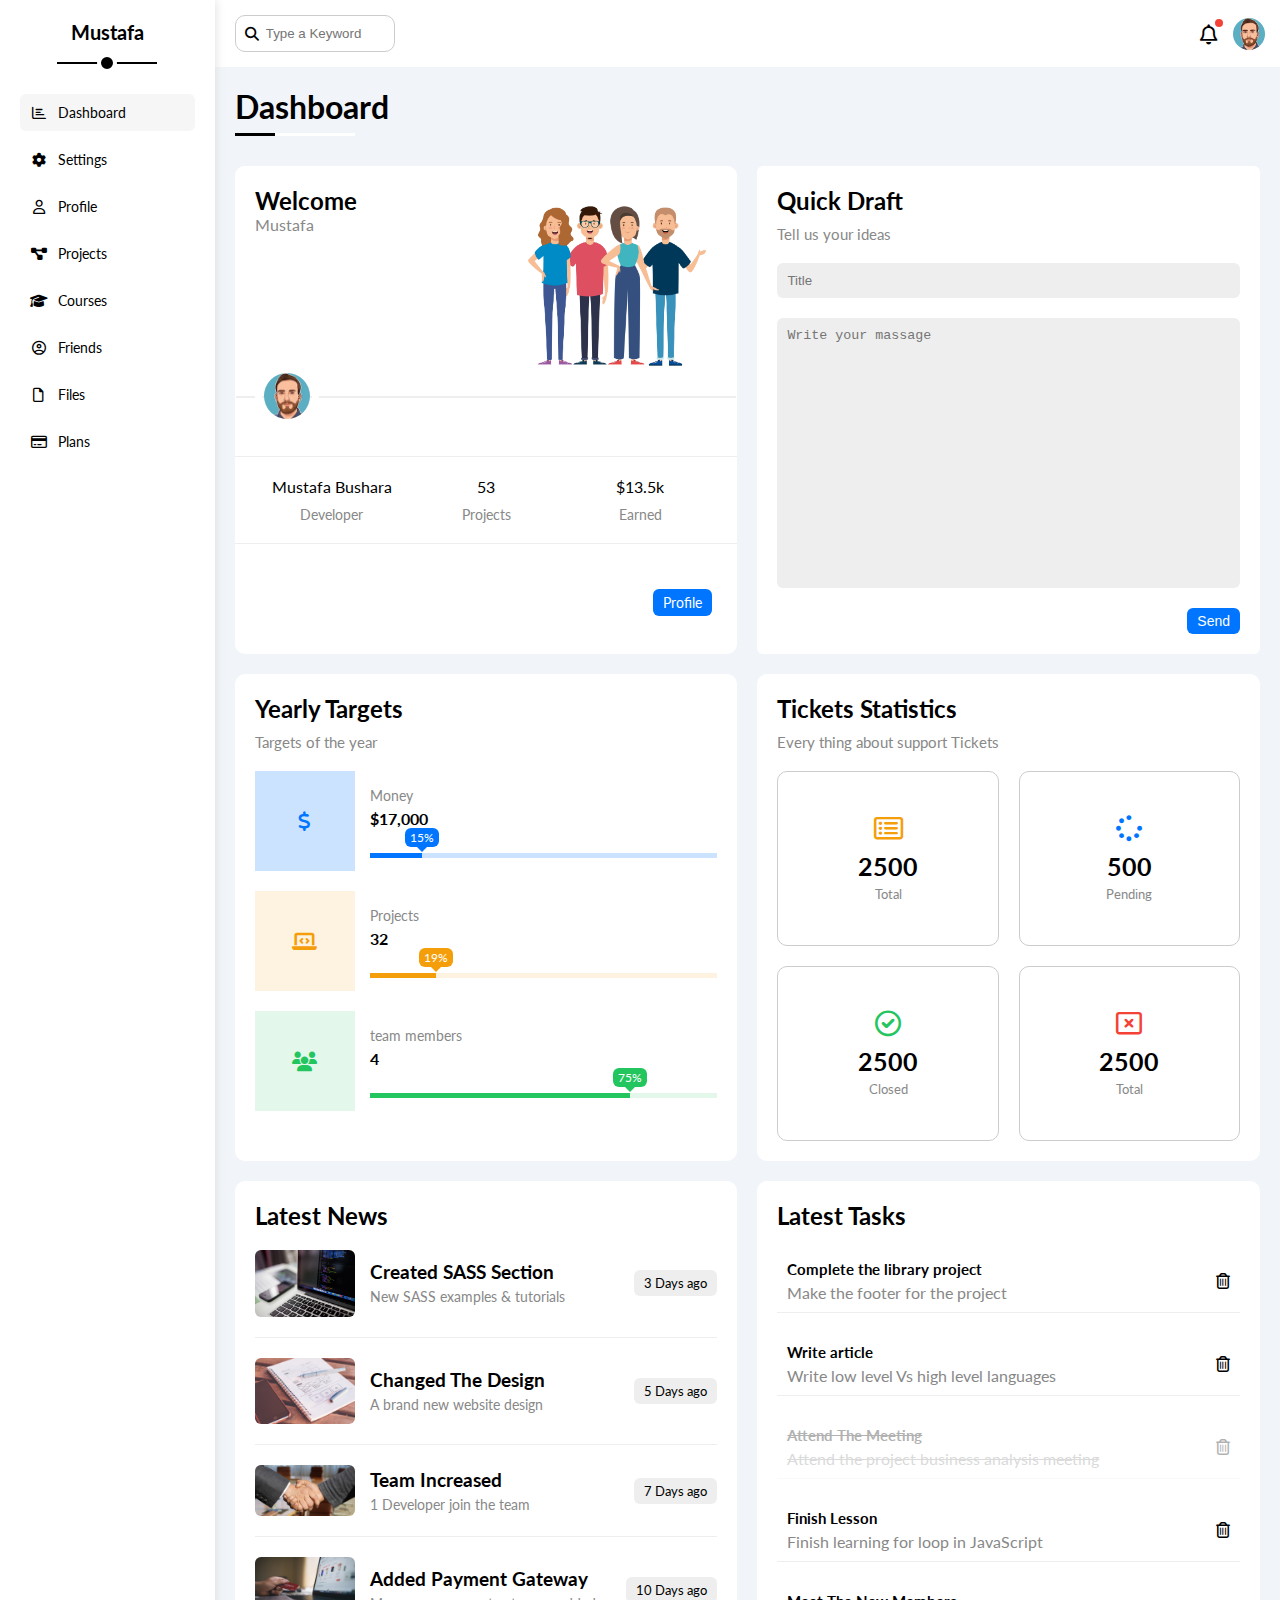
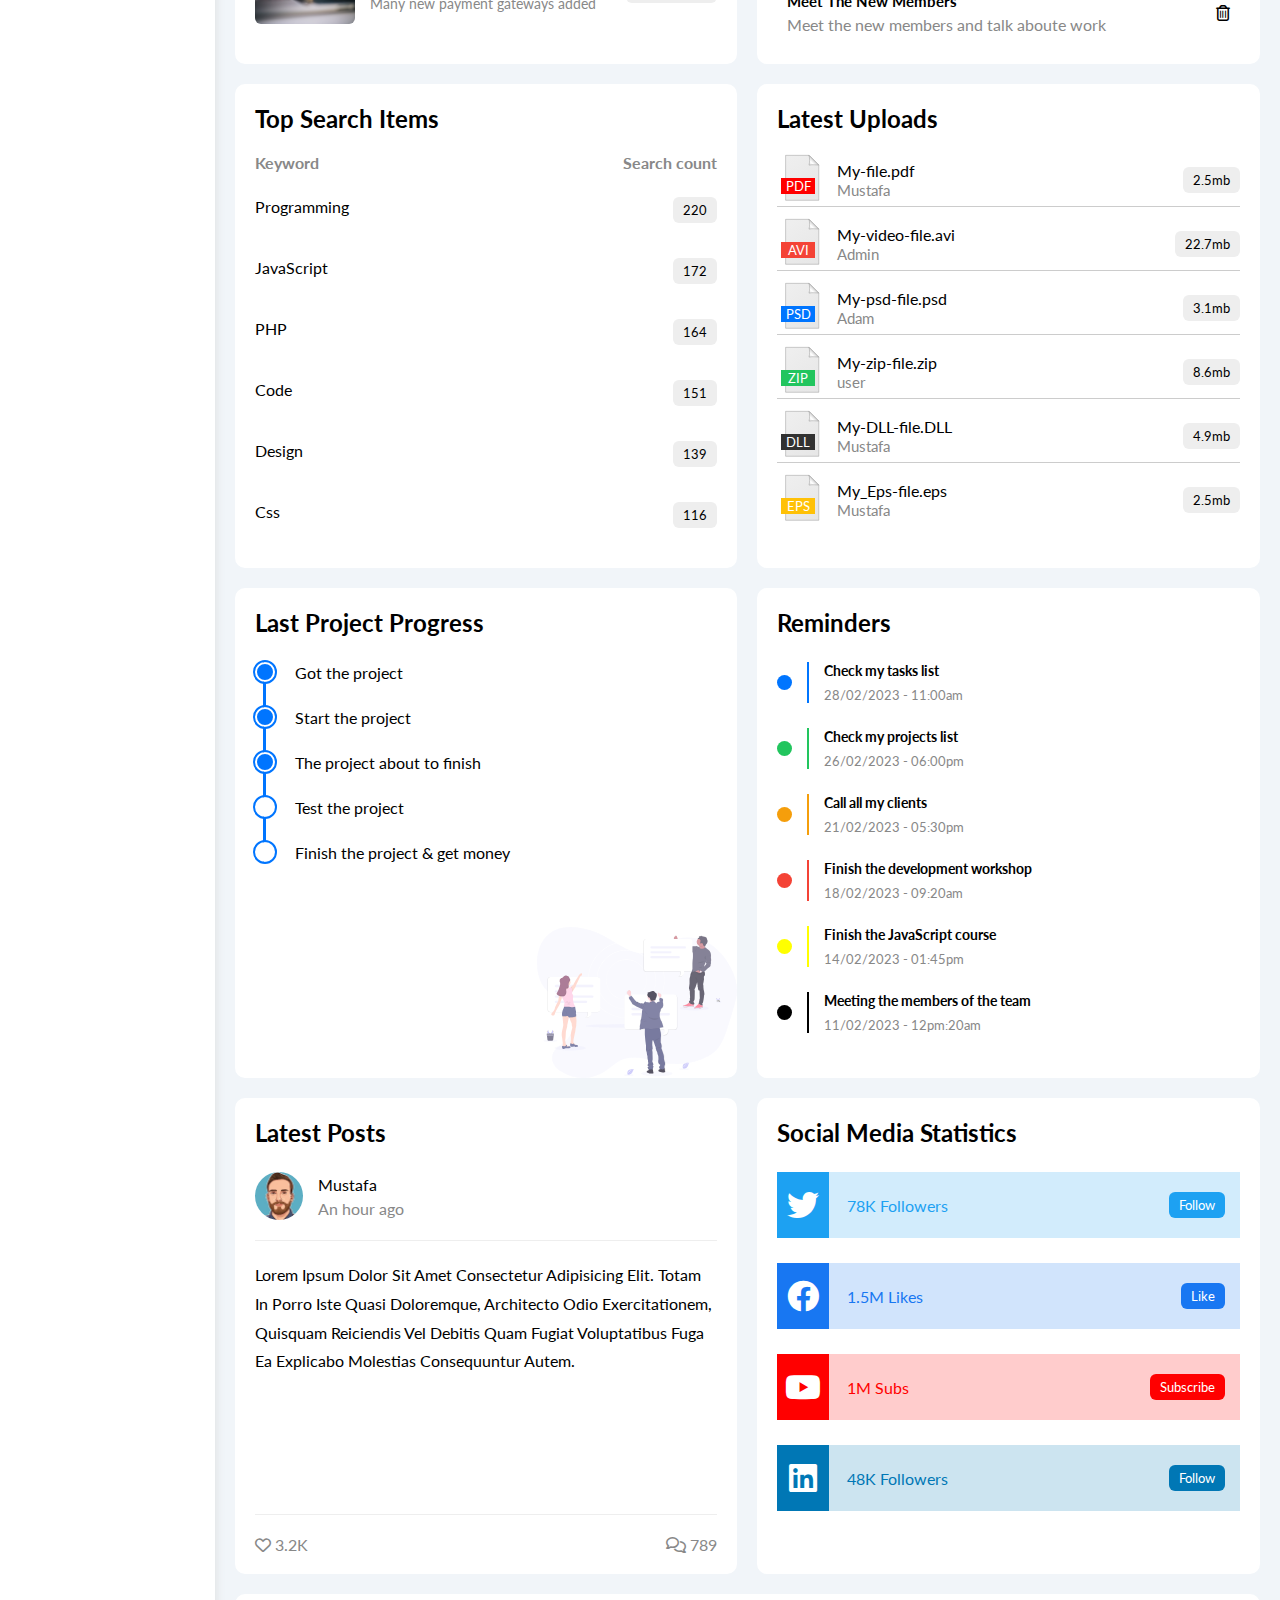
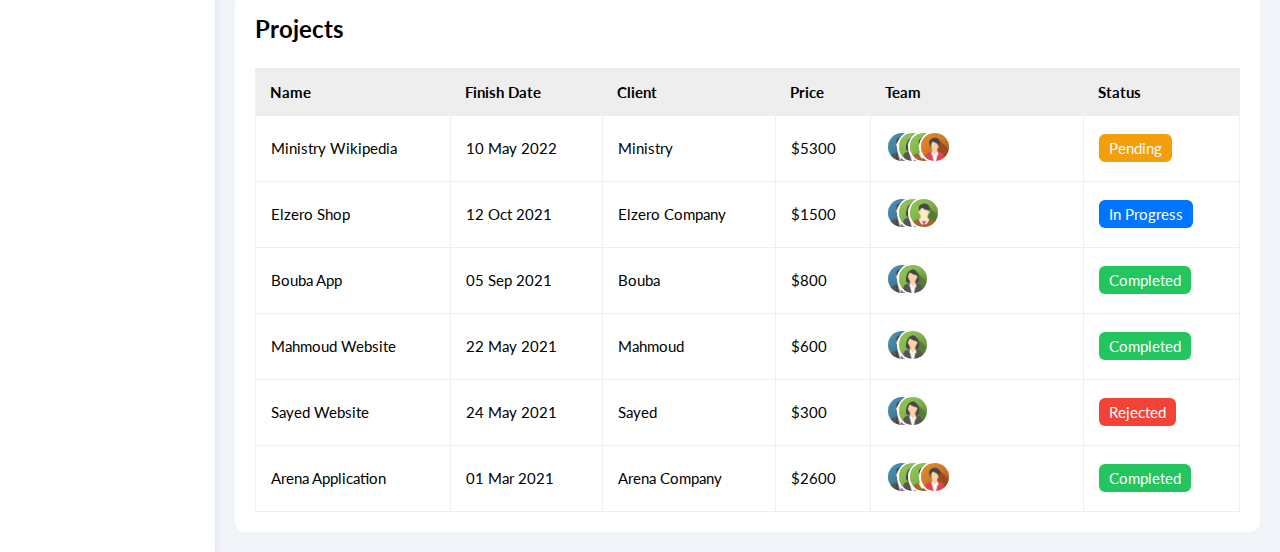
==== commit 2f5239e6: "two" ====
--- a/index.html
+++ b/index.html
@@ -10,7 +10,6 @@
         <link
             href="https://fonts.googleapis.com/css2?family=Lato:wght@100;300;400;700;900&display=swap"
             rel="stylesheet">
-        <title>Courses</title>
         <title>Dashboard-Mustafa</title>
     </head>
     <body>
@@ -601,58 +600,84 @@
                     <div class="responsive">
                         <table class="fs-15 w-full">
                             <thead>
-                                <tr>
-                                    <td>No</td>
-                                    <td>Name</td>
-                                    <td>link</td>
-                                    <td>languages</td>
-                                    <td>Source</td>
-                                </tr>
+                                <td>Name</td>
+                                <td>Finish Date</td>
+                                <td>Client</td>
+                                <td>Price</td>
+                                <td>Team</td>
+                                <td>Status</td>
                             </thead>
                             <tbody>
                                 <tr>
-                                    <td>1</td>
-                                    <td>Leon</td>
-                                    <td><a
-                                            href="https://seefo123.github.io/leon/"
-                                            class="btn-shape bg-blue
-                                            c-white">visit</a></td>
-                                    <td>Html & Css</td>
-                                    <td><a class="source"
-                                            href="https://youtube.com/@ElzeroWebSchool">Elzero</a>
-                                        chanel</td>
+                                    <td>Ministry Wikipedia</td>
+                                    <td>10 May 2022</td>
+                                    <td>Ministry</td>
+                                    <td>$5300</td>
+                                    <td>
+                                        <img src="images/team-01.png" alt="">
+                                        <img src="images/team-02.png" alt="">
+                                        <img src="images/team-03.png" alt="">
+                                        <img src="images/team-04.png" alt="">
+                                    </td>
+                                    <td><span class="btn-shape bg-orange c-white">Pending</span></td>
                                 </tr>
                                 <tr>
-                                    <td>2</td>
-                                    <td>Kasper</td>
-                                    <td><a
-                                            href="https://seefo123.github.io/kasper/"
-                                            class="btn-shape bg-blue c-white">visit</a></td>
-                                    <td>Html & Css</td>
-                                    <td><a class="source"
-                                            href="https://youtube.com/@ElzeroWebSchool">Elzero</a>
-                                        chanel</td>
+                                    <td>Elzero Shop</td>
+                                    <td>12 Oct 2021</td>
+                                    <td>Elzero Company</td>
+                                    <td>$1500</td>
+                                    <td>
+                                        <img src="images/team-01.png" alt="">
+                                        <img src="images/team-02.png" alt="">
+                                        <img src="images/team-03.png" alt="">
+                                    </td>
+                                    <td><span class="btn-shape bg-blue c-white">In Progress</span></td>
                                 </tr>
                                 <tr>
-                                    <td>3</td>
-                                    <td>Mustafa</td>
-                                    <td><a
-                                            href="https://seefo123.github.io/Mustafa/"
-                                            class="btn-shape bg-blue
-                                            c-white">visit</a></td>
-                                    <td>Html & Css</td>
-                                    <td><a class="source"
-                                            href="https://youtube.com/@ElzeroWebSchool">Elzero</a>
-                                        chanel</td>
+                                    <td>Bouba App</td>
+                                    <td>05 Sep 2021</td>
+                                    <td>Bouba</td>
+                                    <td>$800</td>
+                                    <td>
+                                        <img src="images/team-01.png" alt="">
+                                        <img src="images/team-02.png" alt="">
+                                    </td>
+                                    <td><span class="btn-shape bg-green c-white">Completed</span></td>
                                 </tr>
                                 <tr>
-                                    <td>4</td>
-                                    <td>This Website</td>
-                                    <td><span class="btn-shape bg-eee">visit</span></td>
-                                    <td>Html & Css</td>
-                                    <td><a class="source"
-                                            href="https://youtube.com/@ElzeroWebSchool">Elzero</a>
-                                        chanel</td>
+                                    <td>Mahmoud Website</td>
+                                    <td>22 May 2021</td>
+                                    <td>Mahmoud</td>
+                                    <td>$600</td>
+                                    <td>
+                                        <img src="images/team-01.png" alt="">
+                                        <img src="images/team-02.png" alt="">
+                                    </td>
+                                    <td><span class="btn-shape bg-green c-white">Completed</span></td>
+                                </tr>
+                                <tr>
+                                    <td>Sayed Website</td>
+                                    <td>24 May 2021</td>
+                                    <td>Sayed</td>
+                                    <td>$300</td>
+                                    <td>
+                                        <img src="images/team-01.png" alt="">
+                                        <img src="images/team-02.png" alt="">
+                                    </td>
+                                    <td><span class="btn-shape bg-red c-white">Rejected</span></td>
+                                </tr>
+                                <tr>
+                                    <td>Arena Application</td>
+                                    <td>01 Mar 2021</td>
+                                    <td>Arena Company</td>
+                                    <td>$2600</td>
+                                    <td>
+                                        <img src="images/team-01.png" alt="">
+                                        <img src="images/team-02.png" alt="">
+                                        <img src="images/team-03.png" alt="">
+                                        <img src="images/team-04.png" alt="">
+                                    </td>
+                                    <td><span class="btn-shape bg-green c-white">Completed</span></td>
                                 </tr>
                             </tbody>
                         </table>
--- a/css/master.css
+++ b/css/master.css
@@ -694,6 +694,43 @@
 
 .projects tbody td:last-child {
     border-right: 1px solid #eee;
+}
+
+.projects td {
+    white-space: nowrap;
+}
+
+.projects img {
+    width: 32px;
+    position: relative;
+    border: 2px solid white;
+    border-radius: 50%;
+    -webkit-border-radius: 50%;
+    -moz-border-radius: 50%;
+    -ms-border-radius: 50%;
+    -o-border-radius: 50%;
+}
+
+.projects img:nth-child(2) {
+    transform: translateX(-25px);
+    -webkit-transform: translateX(-25px);
+    -moz-transform: translateX(-25px);
+    -ms-transform: translateX(-25px);
+    -o-transform: translateX(-25px);
+}
+.projects img:nth-child(3) {
+    transform: translateX(-50px);
+    -webkit-transform: translateX(-50px);
+    -moz-transform: translateX(-50px);
+    -ms-transform: translateX(-50px);
+    -o-transform: translateX(-50px);
+}
+.projects img:nth-child(4) {
+    transform: translateX(-75px);
+    -webkit-transform: translateX(-75px);
+    -moz-transform: translateX(-75px);
+    -ms-transform: translateX(-75px);
+    -o-transform: translateX(-75px);
 }
 
 .projects tbody td a {
